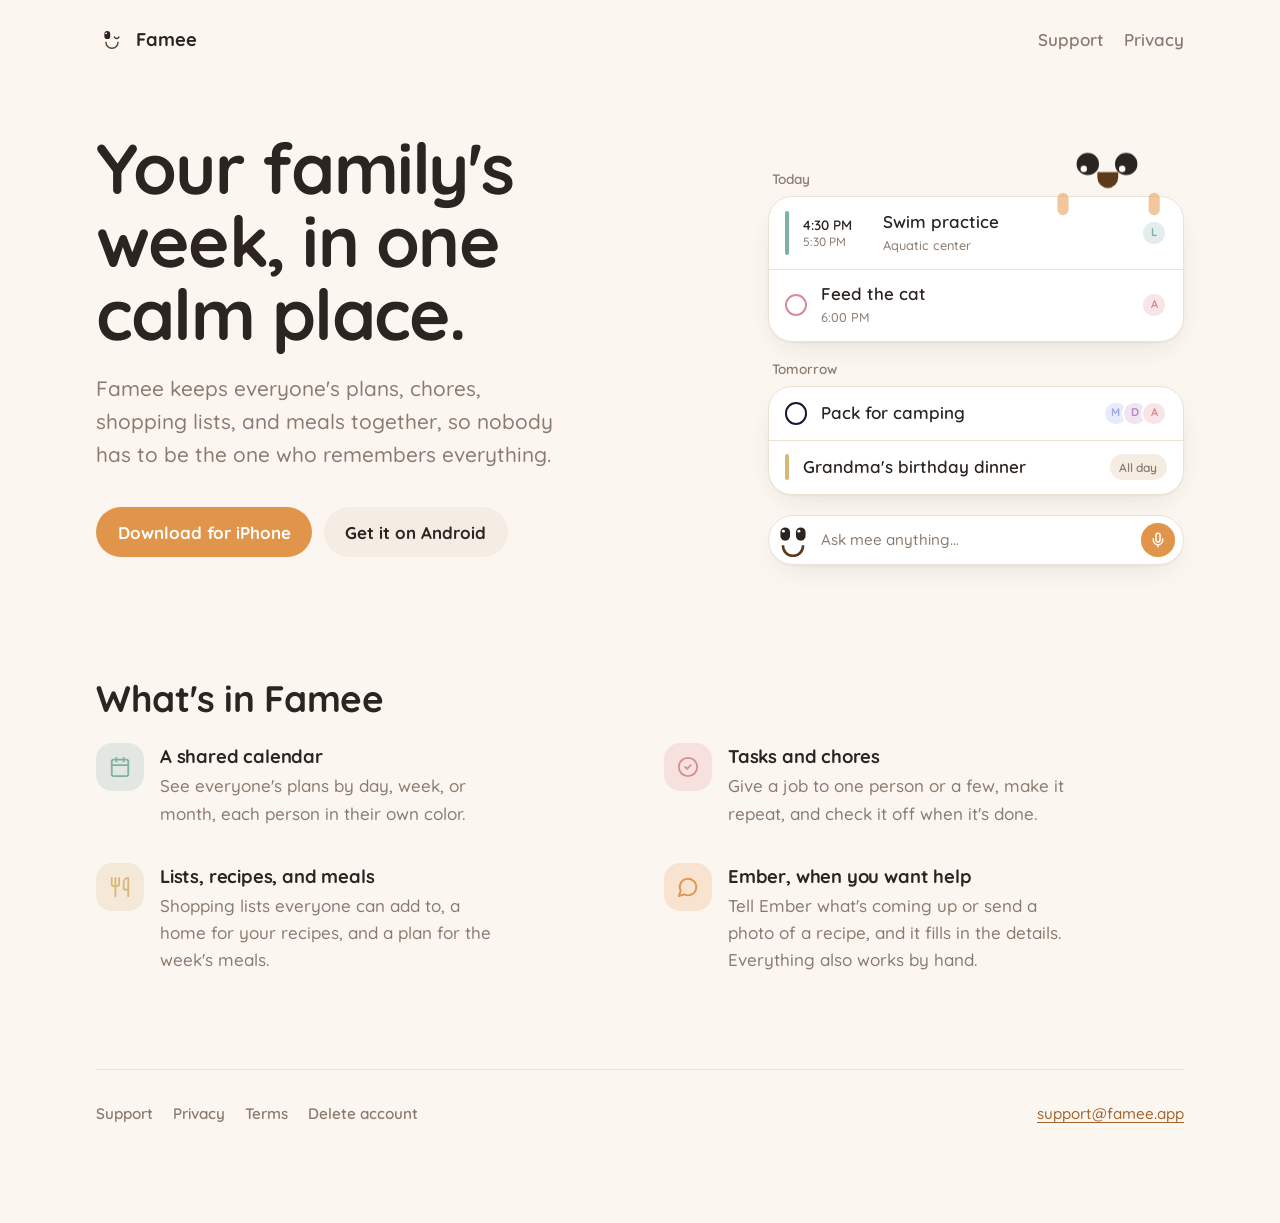
==== index.html @ 02437ce2 "🎨 style: move Ember's peek to the card's right edge Co-Authored-By: Claude Opus 5.5 (1M context) <no" ====
<!doctype html>
<html lang="en">
<head>
  <meta charset="utf-8">
  <meta name="viewport" content="width=device-width, initial-scale=1">
  <meta name="robots" content="noindex, nofollow">
  <meta name="description" content="Famee is a family organizer for calendars, tasks, lists, recipes, and meal planning.">
  <meta name="theme-color" content="#fbf6f0">
  <title>Famee</title>
  <link rel="icon" href="./logo.svg" type="image/svg+xml">
  <link rel="preconnect" href="https://fonts.googleapis.com">
  <link rel="preconnect" href="https://fonts.gstatic.com" crossorigin>
  <link rel="stylesheet" href="https://fonts.googleapis.com/css2?family=Quicksand:wght@500;600;700&display=swap">
  <link rel="stylesheet" href="./style.css?v=5">
</head>
<body class="home">
  <main>
    <nav aria-label="Site navigation">
      <a href="./">Famee</a>
      <a href="./support/">Support</a>
      <a href="./privacy/">Privacy</a>
    </nav>

    <header class="hero">
      <div>
        <h1>Your family's week, in one calm place.</h1>
        <p class="lede">Famee keeps everyone's plans, chores, shopping lists, and meals together, so nobody has to be the one who remembers everything.</p>
        <a class="button" href="https://apps.apple.com/app/id6804414986">Download for iPhone</a>
        <a class="button quiet" href="https://play.google.com/store/apps/details?id=com.famee">Get it on Android</a>
      </div>

      <div class="glimpse" aria-label="Example of the Famee agenda" role="img">
        <div class="day" aria-hidden="true">
          <p class="day-label">Today</p>
          <div class="peek-ledge">
          <!-- Ember peek pose from apps/mobile/src/components/famee/ember.tsx, in its 132x136 scene units:
               the face sits behind the card and rises once, the hands rest over the card edge. -->
          <svg class="peek peek-face" viewBox="0 0 132 136">
            <rect x="46" y="62" width="14" height="14" rx="7" fill="#2b2420"/>
            <circle cx="50.5" cy="72" r="2" fill="#fff"/>
            <rect x="70" y="62" width="14" height="14" rx="7" fill="#2b2420"/>
            <circle cx="74.5" cy="72" r="2" fill="#fff"/>
            <path d="M59 74 H72 V77.5 A6.5 6.5 0 0 1 65.5 84 A6.5 6.5 0 0 1 59 77.5 Z" fill="#5e3a1c"/>
          </svg>
          <ul class="group">
            <li>
              <span class="bar" style="--c: var(--m-teal)"></span>
              <span class="time">4:30 PM<small>5:30 PM</small></span>
              <span class="row-main"><b>Swim practice</b><small>Aquatic center</small></span>
              <span class="avatars"><span class="avatar" style="--c: var(--m-teal)">L</span></span>
            </li>
            <li>
              <span class="check" style="--c: var(--m-pink)"></span>
              <span class="row-main"><b>Feed the cat</b><small>6:00 PM</small></span>
              <span class="avatars"><span class="avatar" style="--c: var(--m-pink)">A</span></span>
            </li>
          </ul>
          <svg class="peek peek-hands" viewBox="0 0 132 136">
            <rect x="34" y="83" width="7" height="14" rx="3.5" fill="#e8a35b" opacity=".6"/>
            <rect x="91" y="83" width="7" height="14" rx="3.5" fill="#e8a35b" opacity=".6"/>
          </svg>
          </div>
        </div>
        <div class="day" aria-hidden="true">
          <p class="day-label">Tomorrow</p>
          <ul class="group">
            <li>
              <span class="check" style="--c: var(--m-ink)"></span>
              <span class="row-main"><b>Pack for camping</b></span>
              <span class="avatars">
                <span class="avatar" style="--c: var(--m-blue)">M</span>
                <span class="avatar" style="--c: var(--m-plum)">D</span>
                <span class="avatar" style="--c: var(--m-pink)">A</span>
              </span>
            </li>
            <li>
              <span class="bar" style="--c: var(--m-gold)"></span>
              <span class="row-main"><b>Grandma's birthday dinner</b></span>
              <span class="chip">All day</span>
            </li>
          </ul>
        </div>
        <div class="ask" aria-hidden="true">
          <svg class="ask-ember" width="34" height="34" viewBox="42 34 46 46">
            <rect x="48" y="40" width="13" height="18" rx="6.5" fill="#2b2420"/>
            <circle cx="52" cy="45" r="2" fill="#fff"/>
            <rect x="69" y="40" width="13" height="18" rx="6.5" fill="#2b2420"/>
            <circle cx="73" cy="45" r="2" fill="#fff"/>
            <path d="M51.5 64 V65 A13.5 13.5 0 0 0 78.5 65 V64" fill="none" stroke="#5e3a1c" stroke-width="3.5"/>
          </svg>
          <span>Ask mee anything…</span>
          <span class="mic">
            <svg width="16" height="16" viewBox="0 0 24 24" fill="none" stroke="#fff" stroke-width="2.25" stroke-linecap="round" stroke-linejoin="round"><path d="M12 2a3 3 0 0 0-3 3v7a3 3 0 0 0 6 0V5a3 3 0 0 0-3-3Z"/><path d="M19 10v2a7 7 0 0 1-14 0v-2"/><path d="M12 19v3"/></svg>
          </span>
        </div>
      </div>
    </header>

    <section class="inside">
      <h2>What's in Famee</h2>
      <ul class="features">
        <li>
          <span class="tile" style="--c: var(--m-teal)">
            <svg width="22" height="22" viewBox="0 0 24 24" fill="none" stroke="currentColor" stroke-width="2" stroke-linecap="round" stroke-linejoin="round" aria-hidden="true"><path d="M8 2v4"/><path d="M16 2v4"/><rect width="18" height="18" x="3" y="4" rx="2"/><path d="M3 10h18"/></svg>
          </span>
          <div>
            <h3>A shared calendar</h3>
            <p>See everyone's plans by day, week, or month, each person in their own color.</p>
          </div>
        </li>
        <li>
          <span class="tile" style="--c: var(--m-pink)">
            <svg width="22" height="22" viewBox="0 0 24 24" fill="none" stroke="currentColor" stroke-width="2" stroke-linecap="round" stroke-linejoin="round" aria-hidden="true"><circle cx="12" cy="12" r="10"/><path d="m9 12 2 2 4-4"/></svg>
          </span>
          <div>
            <h3>Tasks and chores</h3>
            <p>Give a job to one person or a few, make it repeat, and check it off when it's done.</p>
          </div>
        </li>
        <li>
          <span class="tile" style="--c: var(--m-gold)">
            <svg width="22" height="22" viewBox="0 0 24 24" fill="none" stroke="currentColor" stroke-width="2" stroke-linecap="round" stroke-linejoin="round" aria-hidden="true"><path d="M3 2v7c0 1.1.9 2 2 2h4a2 2 0 0 0 2-2V2"/><path d="M7 2v20"/><path d="M21 15V2a5 5 0 0 0-5 5v6c0 1.1.9 2 2 2h3Zm0 0v7"/></svg>
          </span>
          <div>
            <h3>Lists, recipes, and meals</h3>
            <p>Shopping lists everyone can add to, a home for your recipes, and a plan for the week's meals.</p>
          </div>
        </li>
        <li>
          <span class="tile" style="--c: var(--primary)">
            <svg width="22" height="22" viewBox="0 0 24 24" fill="none" stroke="currentColor" stroke-width="2" stroke-linecap="round" stroke-linejoin="round" aria-hidden="true"><path d="M7.9 20A9 9 0 1 0 4 16.1L2 22Z"/></svg>
          </span>
          <div>
            <h3>Ember, when you want help</h3>
            <p>Tell Ember what's coming up or send a photo of a recipe, and it fills in the details. Everything also works by hand.</p>
          </div>
        </li>
      </ul>
    </section>

    <footer>
      <nav aria-label="Legal and support">
        <a href="./support/">Support</a>
        <a href="./privacy/">Privacy</a>
        <a href="./terms/">Terms</a>
        <a href="./delete-account/">Delete account</a>
      </nav>
      <p><a href="mailto:support@famee.app">support@famee.app</a></p>
    </footer>
  </main>
</body>
</html>
---- style.css ----
/* Tokens mirror apps/mobile/src/global.css in the famee app. */
:root {
  color-scheme: light;
  --canvas: #fbf6f0;
  --surface: #ffffff;
  --surface-2: #f5ede4;
  --border: #ece2d6;
  --fg: #2b2420;
  --muted: #8a7b6e;
  --primary: #e0954b;
  --primary-soft: #f9e1c6;
  --primary-ink: #a4632c;
  --on-primary: #ffffff;
  --shadow: 0 1px 2px rgb(43 36 32 / 5%), 0 10px 30px -12px rgb(43 36 32 / 14%);
  --m-teal: #7fb0a6;
  --m-pink: #d98c97;
  --m-blue: #9aa9e6;
  --m-gold: #d9b777;
  --m-plum: #b58bc0;
  --m-ink: #191a32;
  --radius-card: 1.5rem;
}

* { box-sizing: border-box; }
html { -webkit-text-size-adjust: 100%; }
body {
  margin: 0;
  background: var(--canvas);
  color: var(--fg);
  font-family: "Quicksand", ui-rounded, system-ui, -apple-system, sans-serif;
  font-weight: 500;
  font-size: 1.0625rem;
  line-height: 1.6;
}
a { color: var(--primary-ink); text-underline-offset: .2em; }
a:focus-visible, .button:focus-visible {
  outline: 3px solid var(--primary);
  outline-offset: 3px;
  border-radius: .5rem;
}
h1, h2, h3 { font-weight: 700; line-height: 1.15; letter-spacing: -.01em; }
p:last-child, ul:last-child, ol:last-child { margin-bottom: 0; }

/* Shared page frame (legal, support, invite, claim) */
main {
  width: min(46rem, calc(100% - 2rem));
  margin: 0 auto;
  padding: 2rem 0 5rem;
}
nav {
  display: flex;
  flex-wrap: wrap;
  align-items: center;
  gap: .5rem 1.25rem;
  margin-bottom: 1.5rem;
  font-weight: 600;
}
nav a { color: var(--muted); text-decoration: none; }
nav a:hover { color: var(--fg); }
nav a:first-child {
  display: inline-flex;
  align-items: center;
  gap: .5rem;
  margin-right: auto;
  color: var(--fg);
  font-weight: 700;
  font-size: 1.15rem;
}
nav a:first-child::before {
  content: "";
  width: 2rem;
  height: 2rem;
  background: url("./logo.svg") center / contain no-repeat;
  border-radius: .6rem;
}
header, section {
  background: var(--surface);
  border-radius: var(--radius-card);
  box-shadow: var(--shadow);
  padding: clamp(1.25rem, 4vw, 2rem);
  margin-bottom: 1rem;
}
h1 { margin: 0 0 .5rem; font-size: clamp(2rem, 6vw, 2.75rem); }
h2 { margin: 0 0 .6rem; font-size: 1.3rem; }
.meta { color: var(--muted); margin: 0 0 .25rem; font-size: .95rem; }
.summary { margin: 1rem 0 0; color: var(--muted); font-size: 1.125rem; }
li + li { margin-top: .4rem; }
.button {
  display: inline-flex;
  align-items: center;
  justify-content: center;
  gap: .5rem;
  min-height: 3rem;
  padding: .7rem 1.35rem;
  margin: .25rem .4rem .25rem 0;
  border-radius: 999px;
  background: var(--primary);
  color: var(--on-primary);
  font-weight: 700;
  text-decoration: none;
}
.button:hover { filter: brightness(1.05); }
.button.quiet { background: var(--surface-2); color: var(--fg); }

/* Home page */
.home main { width: min(68rem, calc(100% - 2rem)); padding-top: 1.5rem; }
.home section, .home header { background: none; box-shadow: none; padding: 0; border-radius: 0; }

.home .hero {
  display: grid;
  grid-template-columns: 1.05fr .95fr;
  align-items: center;
  gap: clamp(2.5rem, 6vw, 5rem);
  padding: clamp(1.5rem, 4vw, 3rem) 0 clamp(3rem, 8vw, 6rem);
}
.hero h1 {
  font-size: clamp(2.6rem, 6.4vw, 4.4rem);
  line-height: 1.04;
  letter-spacing: -.025em;
  margin: 0 0 1.25rem;
  text-wrap: balance;
}
.hero .lede { color: var(--muted); font-size: clamp(1.1rem, 2vw, 1.3rem); max-width: 30rem; margin: 0 0 2rem; }

/* The product glimpse: Ember peeks over a real agenda card */
.glimpse { position: relative; padding-top: 2.5rem; max-width: 26rem; justify-self: end; width: 100%; }
/* One scene unit = 1.6px. Scene y 85 sits on the card's top edge, as on the sign-in screen. */
.peek-ledge { position: relative; }
.peek {
  position: absolute;
  /* The scene has 54px of empty stage right of the right hand; -30px leaves that hand 24px from the card edge. */
  right: -30px;
  top: -136px;
  width: 211.2px;
  height: 217.6px;
  pointer-events: none;
}
.peek-ledge .group { position: relative; z-index: 1; }
.peek-face { z-index: 0; animation: peek-rise 1200ms ease-out 300ms both; }
.peek-hands { z-index: 2; }
@keyframes peek-rise { from { transform: translateY(51.2px); } to { transform: translateY(-6.4px); } }

.day { position: relative; z-index: 1; }
.day-label { margin: 0 0 .4rem .25rem; color: var(--muted); font-size: .85rem; font-weight: 600; }
.day + .day { margin-top: 1rem; }
.group {
  list-style: none;
  margin: 0;
  padding: 0;
  background: var(--surface);
  border-radius: var(--radius-card);
  box-shadow: var(--shadow);
  border: 1px solid var(--border);
}
.group li { display: flex; align-items: center; gap: .85rem; padding: .85rem 1rem; margin: 0; }
.group li + li { border-top: 1px solid var(--border); }
.row-main { flex: 1; min-width: 0; line-height: 1.3; }
.row-main b { display: block; font-weight: 600; }
.row-main small { color: var(--muted); font-size: .8rem; }
.time { width: 4.2rem; font-size: .85rem; font-weight: 600; line-height: 1.3; }
.time small { display: block; color: var(--muted); font-weight: 500; font-size: .75rem; }
.bar { width: 4px; align-self: stretch; border-radius: 4px; background: var(--c); }
.check { width: 1.4rem; height: 1.4rem; border-radius: 50%; border: 2.5px solid var(--c); flex: none; }
.avatars { display: flex; }
.avatar {
  width: 1.6rem;
  height: 1.6rem;
  border-radius: 50%;
  display: grid;
  place-items: center;
  font-size: .7rem;
  font-weight: 700;
  color: var(--c);
  background: color-mix(in oklab, var(--c) 22%, var(--surface));
  border: 2px solid var(--surface);
}
.avatar + .avatar { margin-left: -.4rem; }
.chip { font-size: .75rem; font-weight: 600; padding: .2rem .6rem; border-radius: 999px; background: var(--surface-2); color: var(--muted); }

.ask {
  position: relative;
  z-index: 1;
  display: flex;
  align-items: center;
  gap: .65rem;
  margin-top: 1.25rem;
  padding: .45rem .5rem .45rem .45rem;
  border-radius: 999px;
  background: var(--surface);
  box-shadow: var(--shadow);
  border: 1px solid var(--border);
  color: var(--muted);
  font-size: .95rem;
}
.ask span { flex: 1; }
.ask .mic { flex: none; width: 2.1rem; height: 2.1rem; border-radius: 50%; background: var(--primary); display: grid; place-items: center; }

/* What's inside */
.home .inside { padding-bottom: clamp(3rem, 8vw, 5rem); }
.inside h2 { font-size: clamp(1.7rem, 3.5vw, 2.3rem); margin: 0 0 1.5rem; }
.features { list-style: none; margin: 0; padding: 0; display: grid; grid-template-columns: repeat(2, 1fr); gap: 2.25rem 3rem; }
.features li { display: flex; gap: 1rem; margin: 0; }
.features .tile {
  flex: none;
  width: 3rem;
  height: 3rem;
  border-radius: 1rem;
  display: grid;
  place-items: center;
  color: var(--c);
  background: color-mix(in oklab, var(--c) 20%, var(--canvas));
}
.features h3 { margin: .2rem 0 .3rem; font-size: 1.15rem; }
.features p { margin: 0; color: var(--muted); max-width: 34ch; }

.home footer {
  display: flex;
  flex-wrap: wrap;
  justify-content: space-between;
  gap: 1rem 2rem;
  padding: 2rem 0 1rem;
  border-top: 1px solid var(--border);
  color: var(--muted);
  font-size: .95rem;
}
.home footer nav { margin: 0; gap: .5rem 1.25rem; }
.home footer nav a:first-child { margin: 0; color: var(--muted); font-weight: 600; font-size: inherit; }
.home footer nav a:first-child::before { content: none; }
.home footer p { margin: 0; }

@media (max-width: 52rem) {
  .home .hero { grid-template-columns: 1fr; padding-top: 2rem; }
  .glimpse { justify-self: stretch; max-width: 28rem; }
  .features { grid-template-columns: 1fr; gap: 1.75rem; }
}
@media (prefers-reduced-motion: reduce) {
  .peek-face { animation: none; transform: translateY(-6.4px); }
}
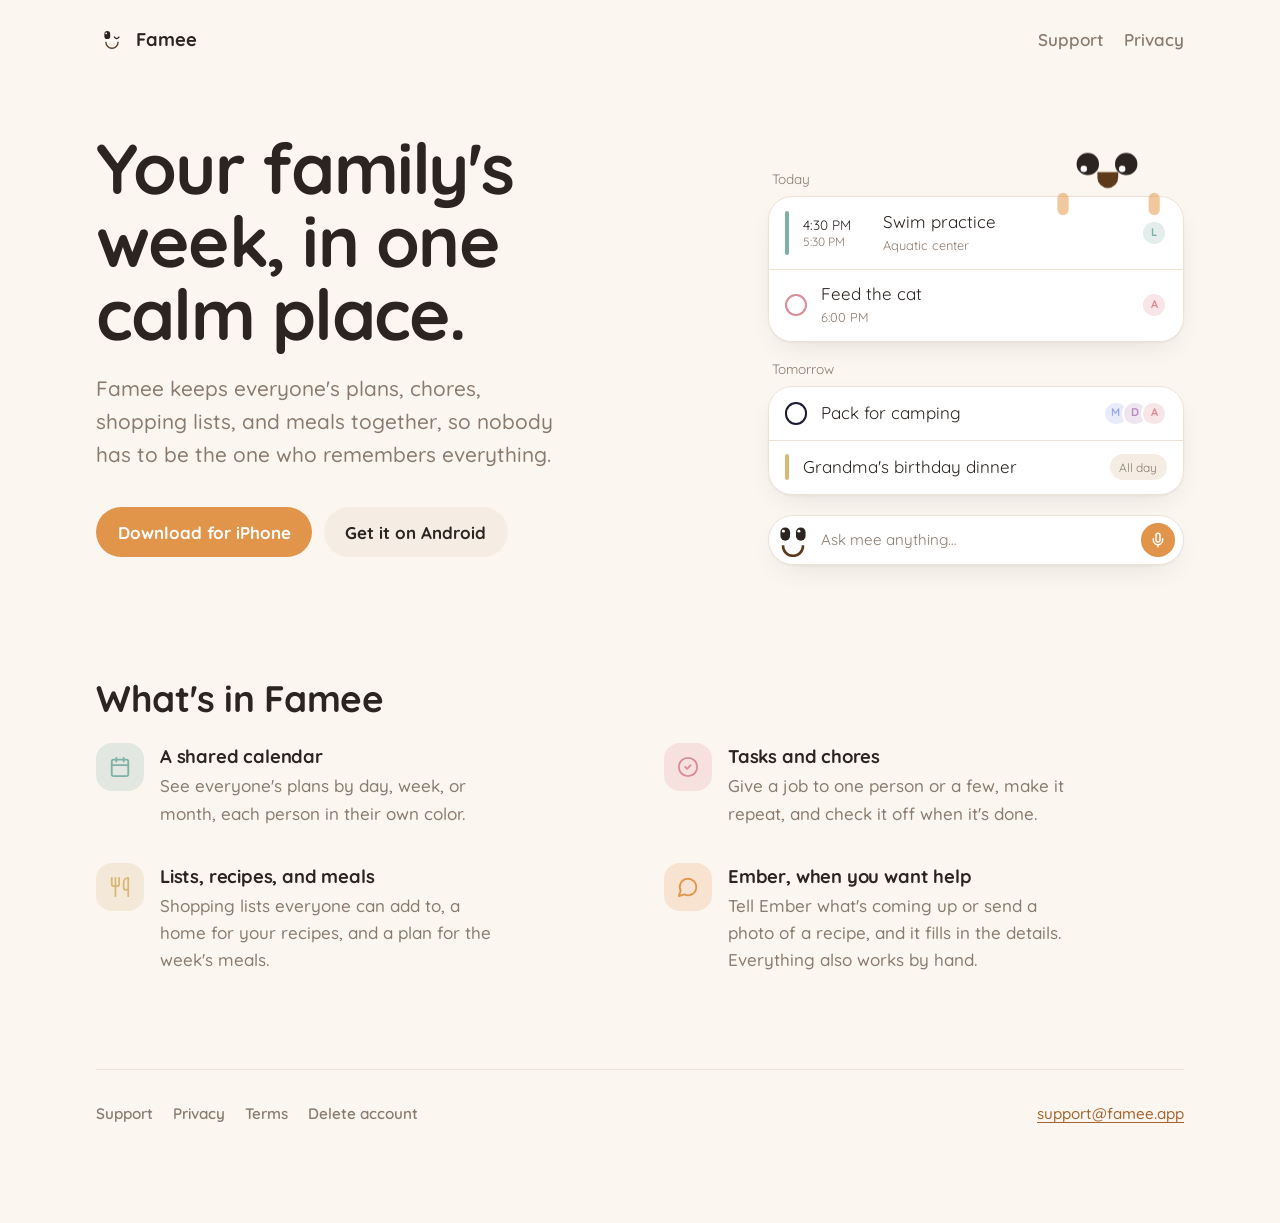
==== commit 34bb5baf: "🎨 style: regular weight for the agenda card text Co-Authored-By: Claude Opus 5.5 (1M context) <norep" ====
--- a/index.html
+++ b/index.html
@@ -10,8 +10,8 @@
   <link rel="icon" href="./logo.svg" type="image/svg+xml">
   <link rel="preconnect" href="https://fonts.googleapis.com">
   <link rel="preconnect" href="https://fonts.gstatic.com" crossorigin>
-  <link rel="stylesheet" href="https://fonts.googleapis.com/css2?family=Quicksand:wght@500;600;700&display=swap">
-  <link rel="stylesheet" href="./style.css?v=5">
+  <link rel="stylesheet" href="https://fonts.googleapis.com/css2?family=Quicksand:wght@400;500;600;700&display=swap">
+  <link rel="stylesheet" href="./style.css?v=6">
 </head>
 <body class="home">
   <main>
--- a/style.css
+++ b/style.css
@@ -123,7 +123,7 @@
 .hero .lede { color: var(--muted); font-size: clamp(1.1rem, 2vw, 1.3rem); max-width: 30rem; margin: 0 0 2rem; }
 
 /* The product glimpse: Ember peeks over a real agenda card */
-.glimpse { position: relative; padding-top: 2.5rem; max-width: 26rem; justify-self: end; width: 100%; }
+.glimpse { font-weight: 400; position: relative; padding-top: 2.5rem; max-width: 26rem; justify-self: end; width: 100%; }
 /* One scene unit = 1.6px. Scene y 85 sits on the card's top edge, as on the sign-in screen. */
 .peek-ledge { position: relative; }
 .peek {
@@ -141,7 +141,7 @@
 @keyframes peek-rise { from { transform: translateY(51.2px); } to { transform: translateY(-6.4px); } }
 
 .day { position: relative; z-index: 1; }
-.day-label { margin: 0 0 .4rem .25rem; color: var(--muted); font-size: .85rem; font-weight: 600; }
+.day-label { margin: 0 0 .4rem .25rem; color: var(--muted); font-size: .85rem; font-weight: 400; }
 .day + .day { margin-top: 1rem; }
 .group {
   list-style: none;
@@ -155,10 +155,10 @@
 .group li { display: flex; align-items: center; gap: .85rem; padding: .85rem 1rem; margin: 0; }
 .group li + li { border-top: 1px solid var(--border); }
 .row-main { flex: 1; min-width: 0; line-height: 1.3; }
-.row-main b { display: block; font-weight: 600; }
+.row-main b { display: block; font-weight: 400; }
 .row-main small { color: var(--muted); font-size: .8rem; }
-.time { width: 4.2rem; font-size: .85rem; font-weight: 600; line-height: 1.3; }
-.time small { display: block; color: var(--muted); font-weight: 500; font-size: .75rem; }
+.time { width: 4.2rem; font-size: .85rem; font-weight: 400; line-height: 1.3; }
+.time small { display: block; color: var(--muted); font-weight: 400; font-size: .75rem; }
 .bar { width: 4px; align-self: stretch; border-radius: 4px; background: var(--c); }
 .check { width: 1.4rem; height: 1.4rem; border-radius: 50%; border: 2.5px solid var(--c); flex: none; }
 .avatars { display: flex; }
@@ -175,7 +175,7 @@
   border: 2px solid var(--surface);
 }
 .avatar + .avatar { margin-left: -.4rem; }
-.chip { font-size: .75rem; font-weight: 600; padding: .2rem .6rem; border-radius: 999px; background: var(--surface-2); color: var(--muted); }
+.chip { font-size: .75rem; font-weight: 400; padding: .2rem .6rem; border-radius: 999px; background: var(--surface-2); color: var(--muted); }
 
 .ask {
   position: relative;
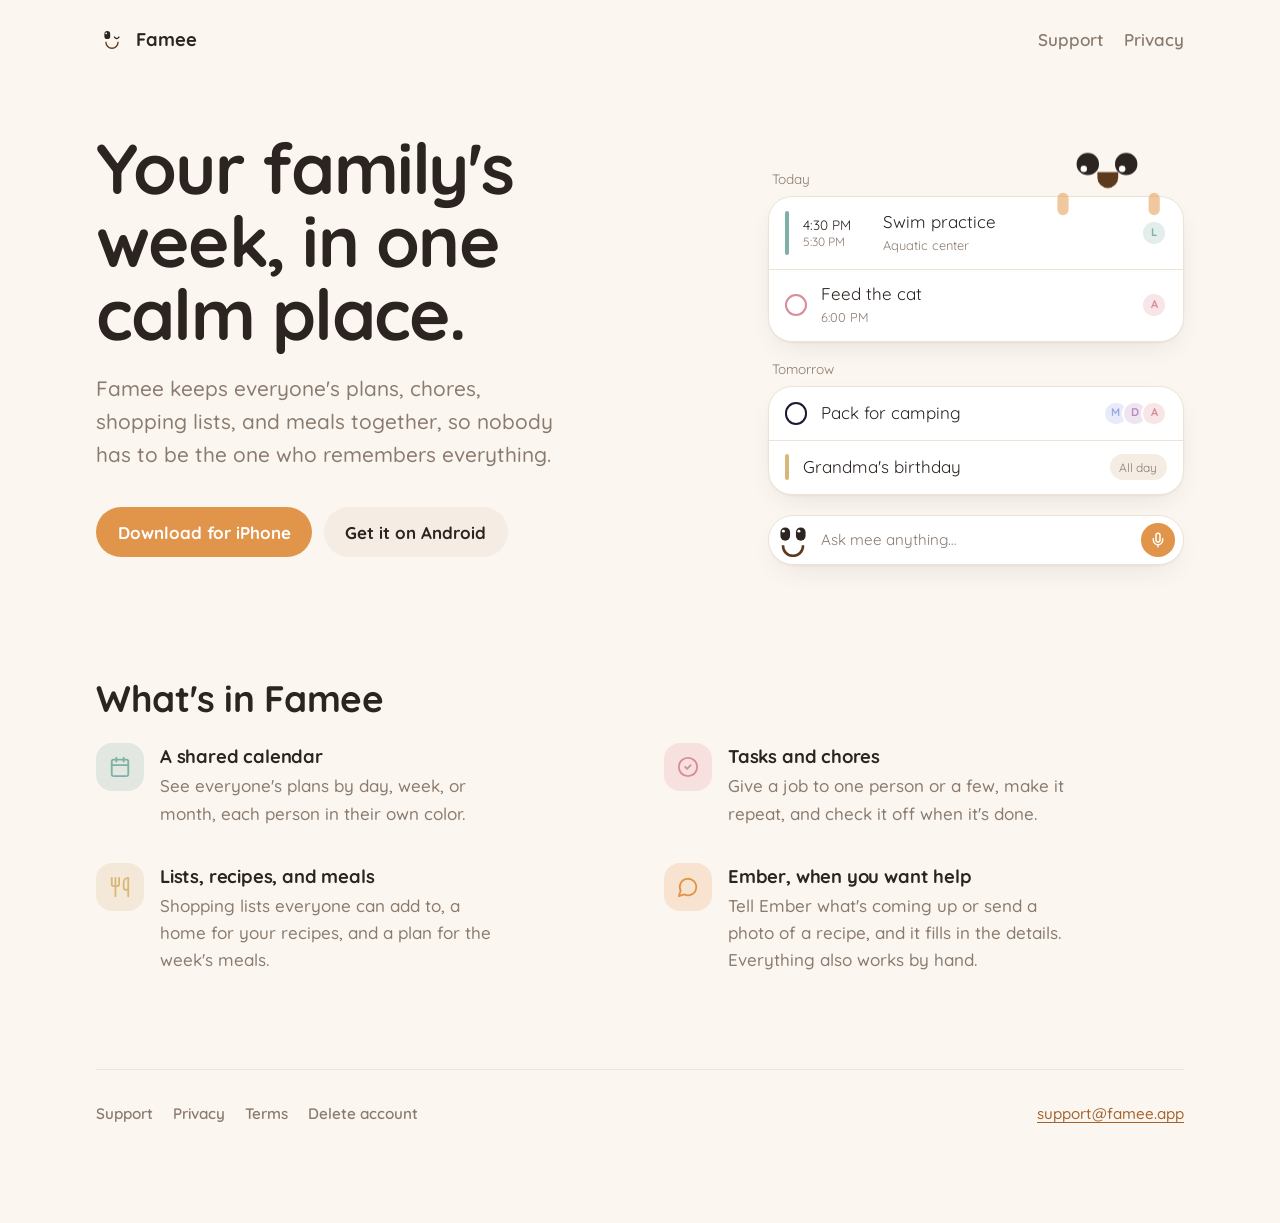
==== commit cb9830be: "🎨 style: two-column hero on tablets and a full-width agenda on phones Co-Authored-By: Claude Opus 5." ====
--- a/index.html
+++ b/index.html
@@ -11,7 +11,7 @@
   <link rel="preconnect" href="https://fonts.googleapis.com">
   <link rel="preconnect" href="https://fonts.gstatic.com" crossorigin>
   <link rel="stylesheet" href="https://fonts.googleapis.com/css2?family=Quicksand:wght@400;500;600;700&display=swap">
-  <link rel="stylesheet" href="./style.css?v=6">
+  <link rel="stylesheet" href="./style.css?v=7">
 </head>
 <body class="home">
   <main>
@@ -75,7 +75,7 @@
             </li>
             <li>
               <span class="bar" style="--c: var(--m-gold)"></span>
-              <span class="row-main"><b>Grandma's birthday dinner</b></span>
+              <span class="row-main"><b>Grandma's birthday</b></span>
               <span class="chip">All day</span>
             </li>
           </ul>
--- a/style.css
+++ b/style.css
@@ -228,9 +228,15 @@
 .home footer nav a:first-child::before { content: none; }
 .home footer p { margin: 0; }
 
-@media (max-width: 52rem) {
+@media (max-width: 62rem) {
+  .home .hero { gap: 2.5rem; }
+  .hero h1 { font-size: clamp(2.4rem, 5.6vw, 3.4rem); }
+}
+@media (max-width: 44rem) {
   .home .hero { grid-template-columns: 1fr; padding-top: 2rem; }
-  .glimpse { justify-self: stretch; max-width: 28rem; }
+  .glimpse { justify-self: stretch; max-width: none; }
+}
+@media (max-width: 44rem) {
   .features { grid-template-columns: 1fr; gap: 1.75rem; }
 }
 @media (prefers-reduced-motion: reduce) {
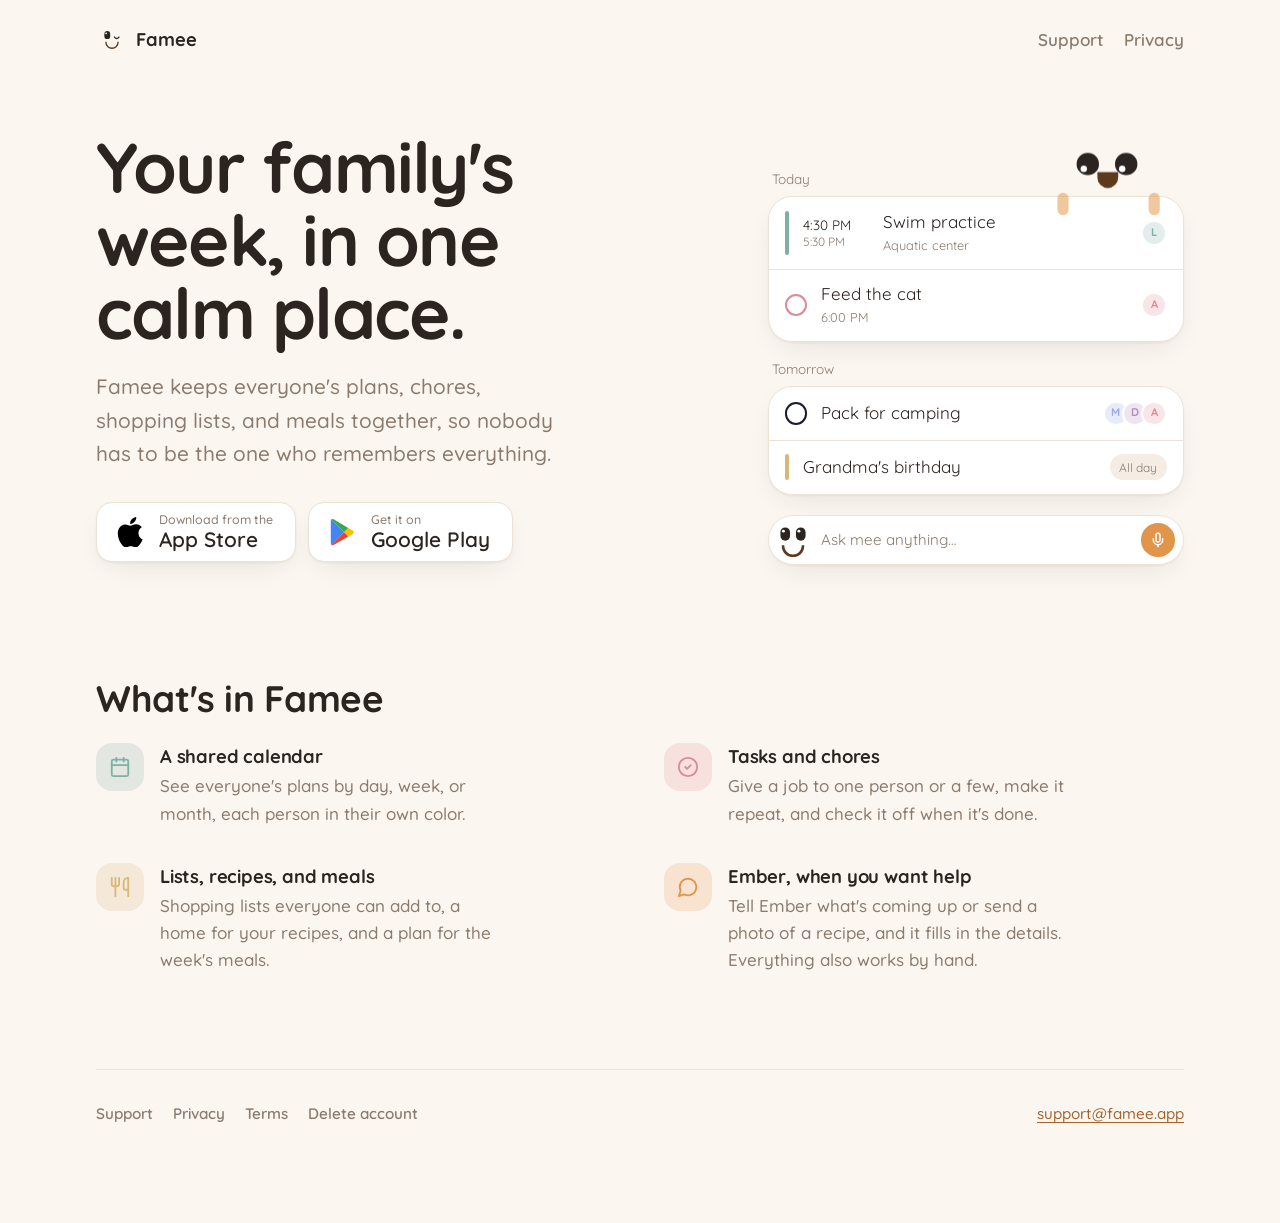
==== commit c301d896: "✨ feat: standard App Store and Google Play badges on home, invite, and claim Co-Authored-By: Claude " ====
--- a/index.html
+++ b/index.html
@@ -11,7 +11,7 @@
   <link rel="preconnect" href="https://fonts.googleapis.com">
   <link rel="preconnect" href="https://fonts.gstatic.com" crossorigin>
   <link rel="stylesheet" href="https://fonts.googleapis.com/css2?family=Quicksand:wght@400;500;600;700&display=swap">
-  <link rel="stylesheet" href="./style.css?v=7">
+  <link rel="stylesheet" href="./style.css?v=9">
 </head>
 <body class="home">
   <main>
@@ -25,8 +25,16 @@
       <div>
         <h1>Your family's week, in one calm place.</h1>
         <p class="lede">Famee keeps everyone's plans, chores, shopping lists, and meals together, so nobody has to be the one who remembers everything.</p>
-        <a class="button" href="https://apps.apple.com/app/id6804414986">Download for iPhone</a>
-        <a class="button quiet" href="https://play.google.com/store/apps/details?id=com.famee">Get it on Android</a>
+        <p class="stores">
+          <a class="store" href="https://apps.apple.com/app/id6804414986">
+            <svg viewBox="0 0 24 24" aria-hidden="true"><path fill="#000" d="M12.152 6.896c-.948 0-2.415-1.078-3.96-1.04-2.04.027-3.91 1.183-4.961 3.014-2.117 3.675-.546 9.103 1.519 12.09 1.013 1.454 2.208 3.09 3.792 3.039 1.52-.065 2.09-.987 3.935-.987 1.831 0 2.35.987 3.96.948 1.637-.026 2.676-1.48 3.676-2.948 1.156-1.688 1.636-3.325 1.662-3.415-.039-.013-3.182-1.221-3.22-4.857-.026-3.04 2.48-4.494 2.597-4.559-1.429-2.09-3.623-2.324-4.39-2.376-2-.156-3.675 1.09-4.61 1.09zM15.53 3.83c.843-1.012 1.4-2.427 1.245-3.83-1.207.052-2.662.805-3.532 1.818-.78.896-1.454 2.338-1.273 3.714 1.338.104 2.715-.688 3.559-1.701"/></svg>
+            <span><small>Download from the</small>App Store</span>
+          </a>
+          <a class="store" href="https://play.google.com/store/apps/details?id=com.famee">
+            <svg viewBox="0 0 24 24" aria-hidden="true"><path fill="#4285F4" d="M3.6 1.8 13.5 12l-9.9 10.2c-.4-.3-.6-.8-.6-1.4V3.2c0-.6.2-1.1.6-1.4Z"/><path fill="#34A853" d="M3.6 1.8c.4-.3 1-.3 1.6 0l11.6 6.8-3.3 3.4Z"/><path fill="#FBBC04" d="m16.8 8.6 3.5 2c1.1.6 1.1 2.2 0 2.8l-3.5 2-3.3-3.4Z"/><path fill="#EA4335" d="m13.5 12 3.3 3.4-11.6 6.8c-.6.3-1.2.3-1.6 0Z"/></svg>
+            <span><small>Get it on</small>Google Play</span>
+          </a>
+        </p>
       </div>
 
       <div class="glimpse" aria-label="Example of the Famee agenda" role="img">
--- a/style.css
+++ b/style.css
@@ -102,6 +102,34 @@
 .button:hover { filter: brightness(1.05); }
 .button.quiet { background: var(--surface-2); color: var(--fg); }
 
+/* Store badges in the common two-line layout: brand mark, small line, store name */
+.stores { display: flex; flex-wrap: wrap; gap: .75rem; margin: 0; }
+.store {
+  display: inline-flex;
+  align-items: center;
+  gap: .85rem;
+  min-height: 3.75rem;
+  padding: .6rem 1.4rem .6rem 1.1rem;
+  border-radius: 1rem;
+  background: var(--surface);
+  border: 1px solid var(--border);
+  box-shadow: var(--shadow);
+  color: var(--fg);
+  text-decoration: none;
+}
+.store:hover { border-color: var(--muted); }
+.store:focus-visible { outline: 3px solid var(--primary); outline-offset: 3px; }
+.store svg { width: 1.9rem; height: 1.9rem; flex: none; }
+.store span { display: flex; flex-direction: column; font-size: 1.3rem; font-weight: 600; line-height: 1.1; }
+.store small { font-size: .78rem; font-weight: 500; color: var(--muted); margin-bottom: .1rem; }
+@media (max-width: 30rem) {
+  .stores { gap: .5rem; }
+  .store { flex: 1; justify-content: center; gap: .6rem; min-height: 3.25rem; padding: .5rem .75rem; border-radius: .875rem; }
+  .store svg { width: 1.5rem; height: 1.5rem; }
+  .store span { font-size: 1.05rem; }
+  .store small { font-size: .68rem; }
+}
+
 /* Home page */
 .home main { width: min(68rem, calc(100% - 2rem)); padding-top: 1.5rem; }
 .home section, .home header { background: none; box-shadow: none; padding: 0; border-radius: 0; }
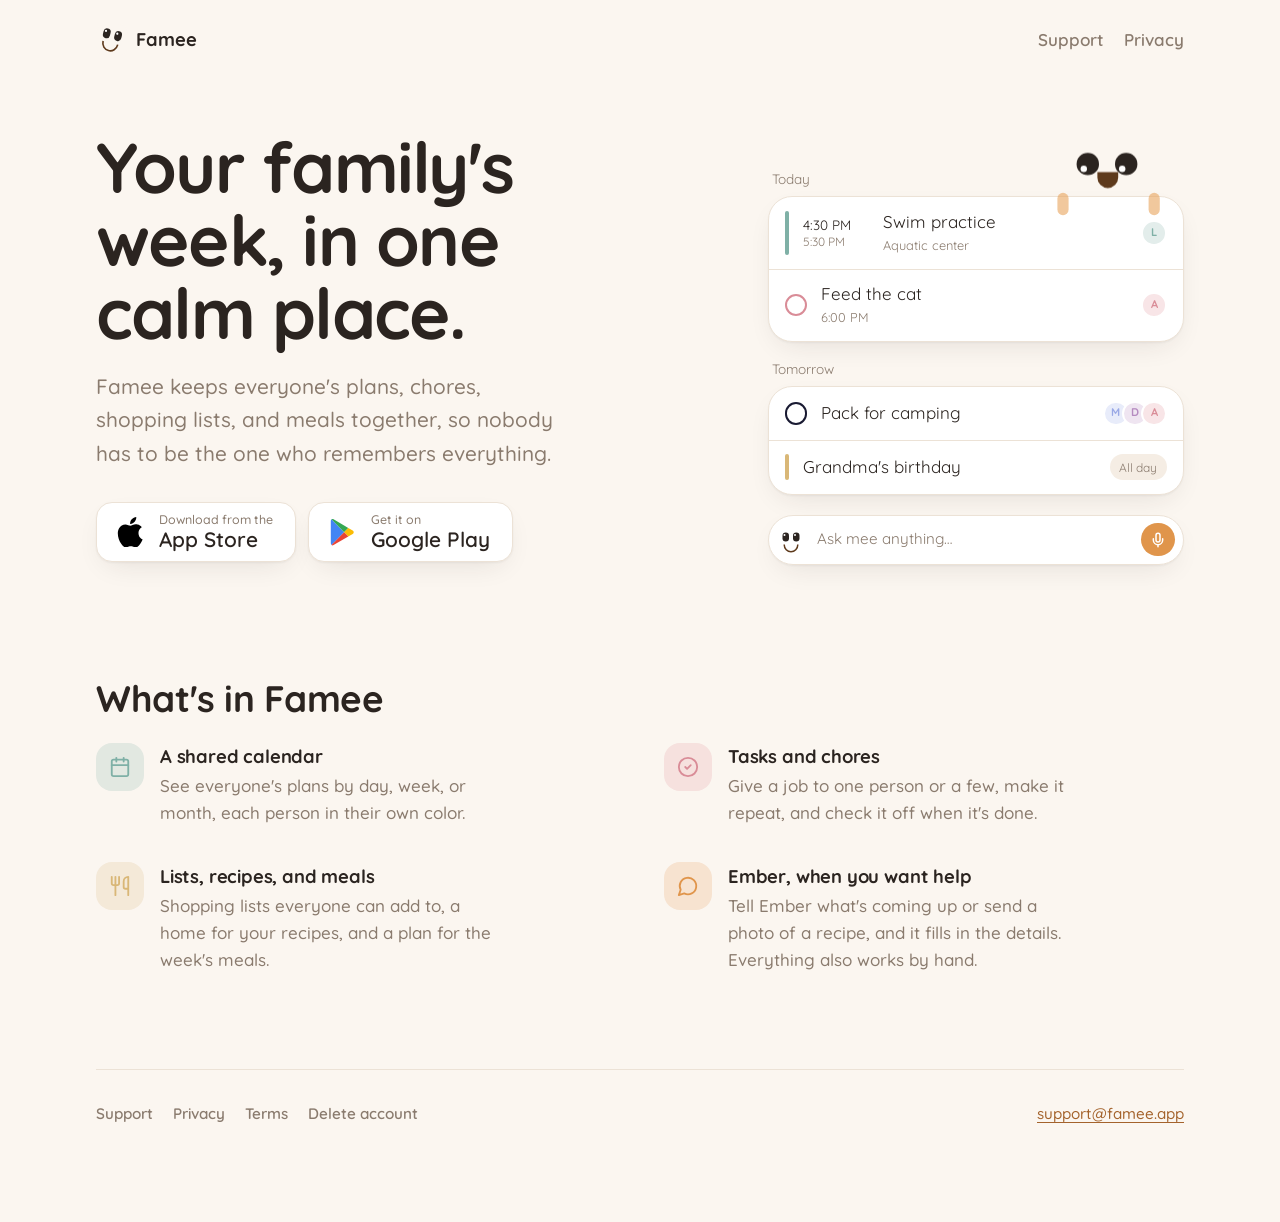
==== commit a0443026: "fix: use current Ember logo and animate composer blink Co-Authored-By: Claude Code <noreply@anthropi" ====
--- a/index.html
+++ b/index.html
@@ -7,11 +7,11 @@
   <meta name="description" content="Famee is a family organizer for calendars, tasks, lists, recipes, and meal planning.">
   <meta name="theme-color" content="#fbf6f0">
   <title>Famee</title>
-  <link rel="icon" href="./logo.svg" type="image/svg+xml">
+  <link rel="icon" href="./logo.svg?v=10" type="image/svg+xml">
   <link rel="preconnect" href="https://fonts.googleapis.com">
   <link rel="preconnect" href="https://fonts.gstatic.com" crossorigin>
   <link rel="stylesheet" href="https://fonts.googleapis.com/css2?family=Quicksand:wght@400;500;600;700&display=swap">
-  <link rel="stylesheet" href="./style.css?v=9">
+  <link rel="stylesheet" href="./style.css?v=10">
 </head>
 <body class="home">
   <main>
@@ -89,12 +89,19 @@
           </ul>
         </div>
         <div class="ask" aria-hidden="true">
-          <svg class="ask-ember" width="34" height="34" viewBox="42 34 46 46">
-            <rect x="48" y="40" width="13" height="18" rx="6.5" fill="#2b2420"/>
-            <circle cx="52" cy="45" r="2" fill="#fff"/>
-            <rect x="69" y="40" width="13" height="18" rx="6.5" fill="#2b2420"/>
-            <circle cx="73" cy="45" r="2" fill="#fff"/>
-            <path d="M51.5 64 V65 A13.5 13.5 0 0 0 78.5 65 V64" fill="none" stroke="#5e3a1c" stroke-width="3.5"/>
+          <!-- Ember idle pose, using the app composer's size and face crop. -->
+          <svg class="ask-ember" width="30" height="28" viewBox="35 27 60 56">
+            <g class="ember-face">
+              <g class="ember-eye">
+                <rect x="48" y="40" width="13" height="18" rx="6.5" fill="#2b2420"/>
+                <circle cx="52" cy="45" r="2" fill="#fff"/>
+              </g>
+              <g class="ember-eye">
+                <rect x="69" y="40" width="13" height="18" rx="6.5" fill="#2b2420"/>
+                <circle cx="73" cy="45" r="2" fill="#fff"/>
+              </g>
+              <path d="M51.5 64 V65 A13.5 13.5 0 0 0 78.5 65 V64" fill="none" stroke="#5e3a1c" stroke-width="3"/>
+            </g>
           </svg>
           <span>Ask mee anything…</span>
           <span class="mic">
--- a/style.css
+++ b/style.css
@@ -70,7 +70,7 @@
   content: "";
   width: 2rem;
   height: 2rem;
-  background: url("./logo.svg") center / contain no-repeat;
+  background: url("./logo.svg?v=10") center / contain no-repeat;
   border-radius: .6rem;
 }
 header, section {
@@ -220,6 +220,12 @@
   color: var(--muted);
   font-size: .95rem;
 }
+.ask-ember { flex: none; overflow: visible; }
+/* Idle pose timing and eye scale from apps/mobile/src/components/famee/ember.tsx. */
+.ask-ember .ember-face { animation: ember-bob 4200ms ease-in-out infinite; }
+.ask-ember .ember-eye { transform-box: fill-box; transform-origin: center; animation: ember-blink 4600ms ease infinite; }
+@keyframes ember-bob { 0%, 100% { transform: translateY(0); } 50% { transform: translateY(-4px); } }
+@keyframes ember-blink { 0%, 92%, 100% { transform: scaleY(1); } 96% { transform: scaleY(.12); } }
 .ask span { flex: 1; }
 .ask .mic { flex: none; width: 2.1rem; height: 2.1rem; border-radius: 50%; background: var(--primary); display: grid; place-items: center; }
 
@@ -269,4 +275,5 @@
 }
 @media (prefers-reduced-motion: reduce) {
   .peek-face { animation: none; transform: translateY(-6.4px); }
-}
+  .ask-ember .ember-face, .ask-ember .ember-eye { animation: none; }
+}
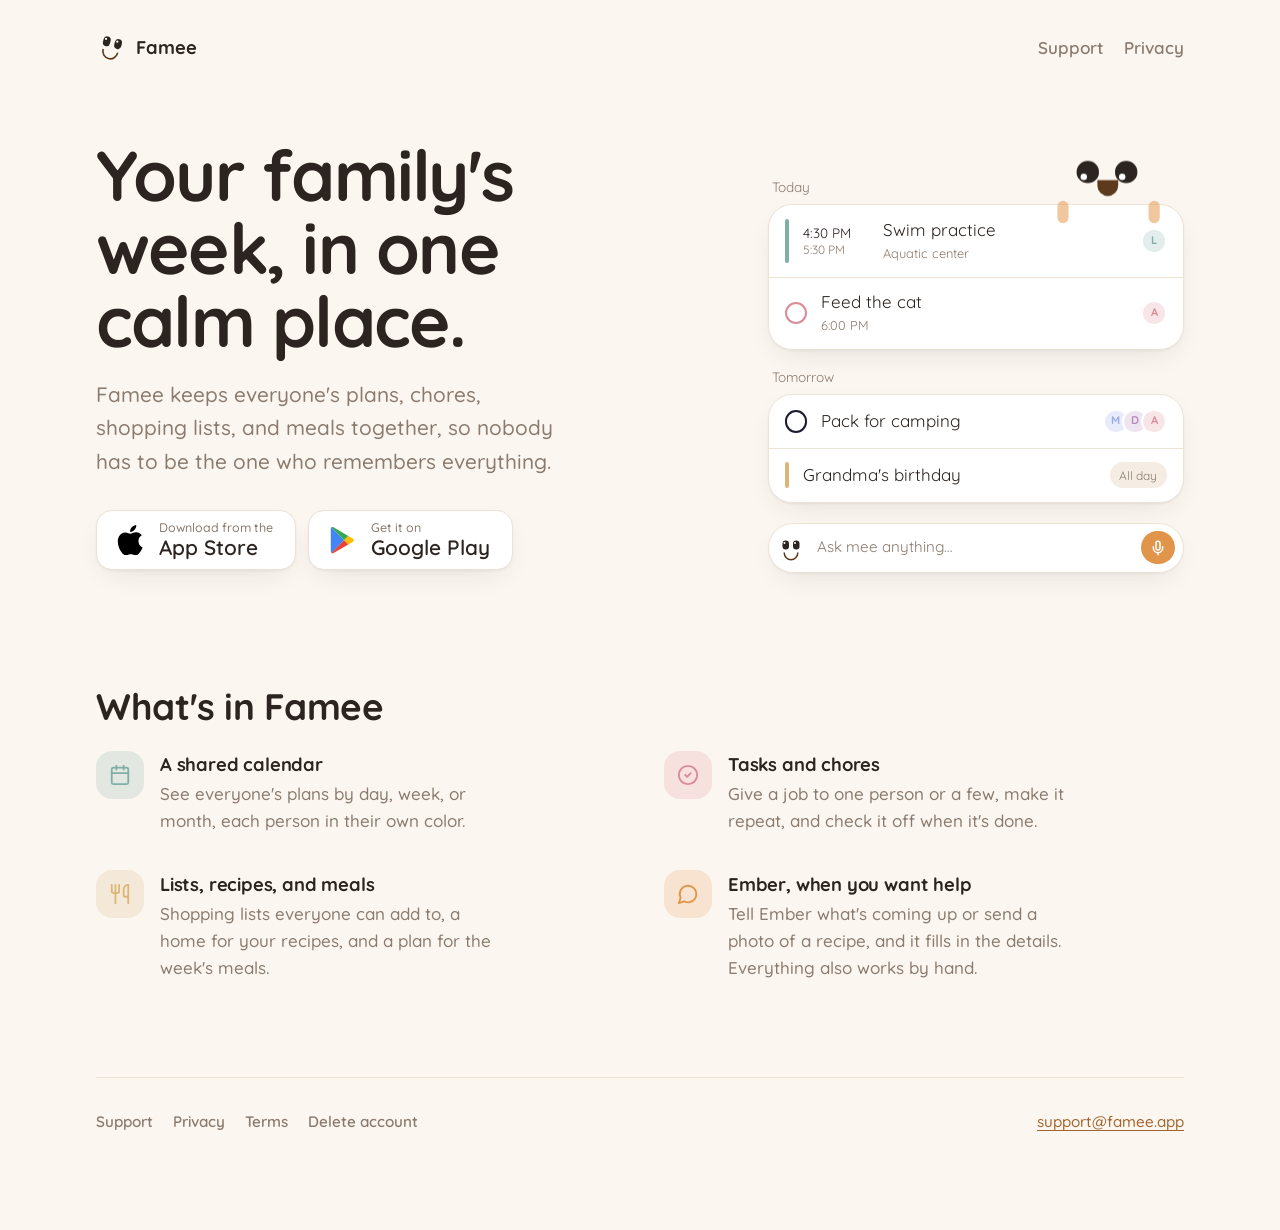
==== commit f40872ca: "fix(site): same nav position on every page, no sideways scroll on home Co-Authored-By: Claude Opus 5" ====
--- a/index.html
+++ b/index.html
@@ -11,7 +11,7 @@
   <link rel="preconnect" href="https://fonts.googleapis.com">
   <link rel="preconnect" href="https://fonts.gstatic.com" crossorigin>
   <link rel="stylesheet" href="https://fonts.googleapis.com/css2?family=Quicksand:wght@400;500;600;700&display=swap">
-  <link rel="stylesheet" href="./style.css?v=10">
+  <link rel="stylesheet" href="./style.css?v=12">
 </head>
 <body class="home">
   <main>
--- a/style.css
+++ b/style.css
@@ -55,7 +55,7 @@
   margin-bottom: 1.5rem;
   font-weight: 600;
 }
-nav a { color: var(--muted); text-decoration: none; }
+nav a { color: var(--muted); text-decoration: none; white-space: nowrap; }
 nav a:hover { color: var(--fg); }
 nav a:first-child {
   display: inline-flex;
@@ -123,6 +123,8 @@
 .store span { display: flex; flex-direction: column; font-size: 1.3rem; font-weight: 600; line-height: 1.1; }
 .store small { font-size: .78rem; font-weight: 500; color: var(--muted); margin-bottom: .1rem; }
 @media (max-width: 30rem) {
+  /* Keep the brand and three links on one line on phones. */
+  nav { gap: .5rem .75rem; font-size: .9rem; }
   .stores { gap: .5rem; }
   .store { flex: 1; justify-content: center; gap: .6rem; min-height: 3.25rem; padding: .5rem .75rem; border-radius: .875rem; }
   .store svg { width: 1.5rem; height: 1.5rem; }
@@ -130,8 +132,13 @@
   .store small { font-size: .68rem; }
 }
 
+@media (max-width: 24rem) {
+  /* Below 384px only the logo shows; the text stays as the link's accessible name. */
+  nav a:first-child { font-size: 0; }
+}
+
 /* Home page */
-.home main { width: min(68rem, calc(100% - 2rem)); padding-top: 1.5rem; }
+.home main { width: min(68rem, calc(100% - 2rem)); }
 .home section, .home header { background: none; box-shadow: none; padding: 0; border-radius: 0; }
 
 .home .hero {
@@ -270,6 +277,10 @@
   .home .hero { grid-template-columns: 1fr; padding-top: 2rem; }
   .glimpse { justify-self: stretch; max-width: none; }
 }
+@media (max-width: 74rem) {
+  /* Below 68rem + 2 x 30px (plus a scrollbar) the page gutter is under 30px; -16px keeps the peek inside the viewport. */
+  .peek { right: -16px; }
+}
 @media (max-width: 44rem) {
   .features { grid-template-columns: 1fr; gap: 1.75rem; }
 }
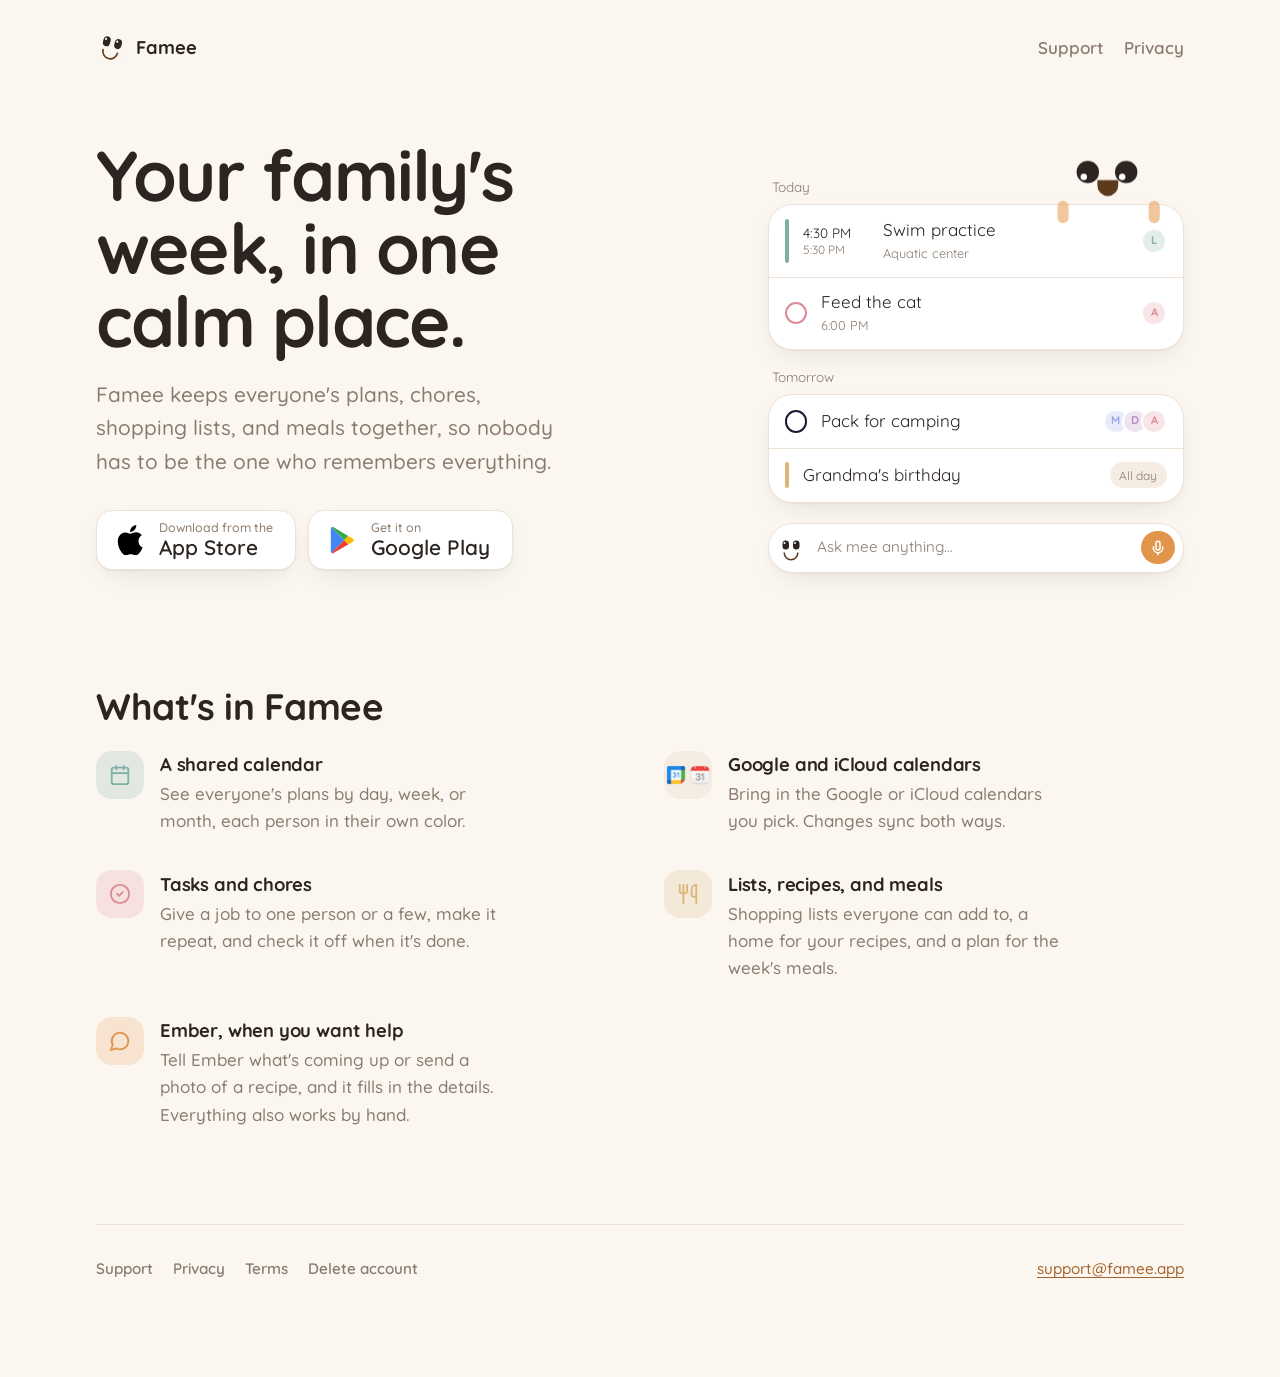
==== commit 34df1579: "feat(home): Google and iCloud calendars feature; privacy: connected calendar retention Co-Authored-B" ====
--- a/index.html
+++ b/index.html
@@ -11,7 +11,7 @@
   <link rel="preconnect" href="https://fonts.googleapis.com">
   <link rel="preconnect" href="https://fonts.gstatic.com" crossorigin>
   <link rel="stylesheet" href="https://fonts.googleapis.com/css2?family=Quicksand:wght@400;500;600;700&display=swap">
-  <link rel="stylesheet" href="./style.css?v=12">
+  <link rel="stylesheet" href="./style.css?v=13">
 </head>
 <body class="home">
   <main>
@@ -124,6 +124,16 @@
           </div>
         </li>
         <li>
+          <span class="tile duo">
+            <img src="./img/google-calendar.png" width="24" height="24" alt="">
+            <img src="./img/icloud-calendar.png" width="24" height="24" alt="">
+          </span>
+          <div>
+            <h3>Google and iCloud calendars</h3>
+            <p>Bring in the Google or iCloud calendars you pick. Changes sync both ways.</p>
+          </div>
+        </li>
+        <li>
           <span class="tile" style="--c: var(--m-pink)">
             <svg width="22" height="22" viewBox="0 0 24 24" fill="none" stroke="currentColor" stroke-width="2" stroke-linecap="round" stroke-linejoin="round" aria-hidden="true"><circle cx="12" cy="12" r="10"/><path d="m9 12 2 2 4-4"/></svg>
           </span>
--- a/style.css
+++ b/style.css
@@ -251,6 +251,7 @@
   color: var(--c);
   background: color-mix(in oklab, var(--c) 20%, var(--canvas));
 }
+.features .tile.duo { display: flex; justify-content: center; align-items: center; gap: 0; background: var(--surface-2); }
 .features h3 { margin: .2rem 0 .3rem; font-size: 1.15rem; }
 .features p { margin: 0; color: var(--muted); max-width: 34ch; }
 
